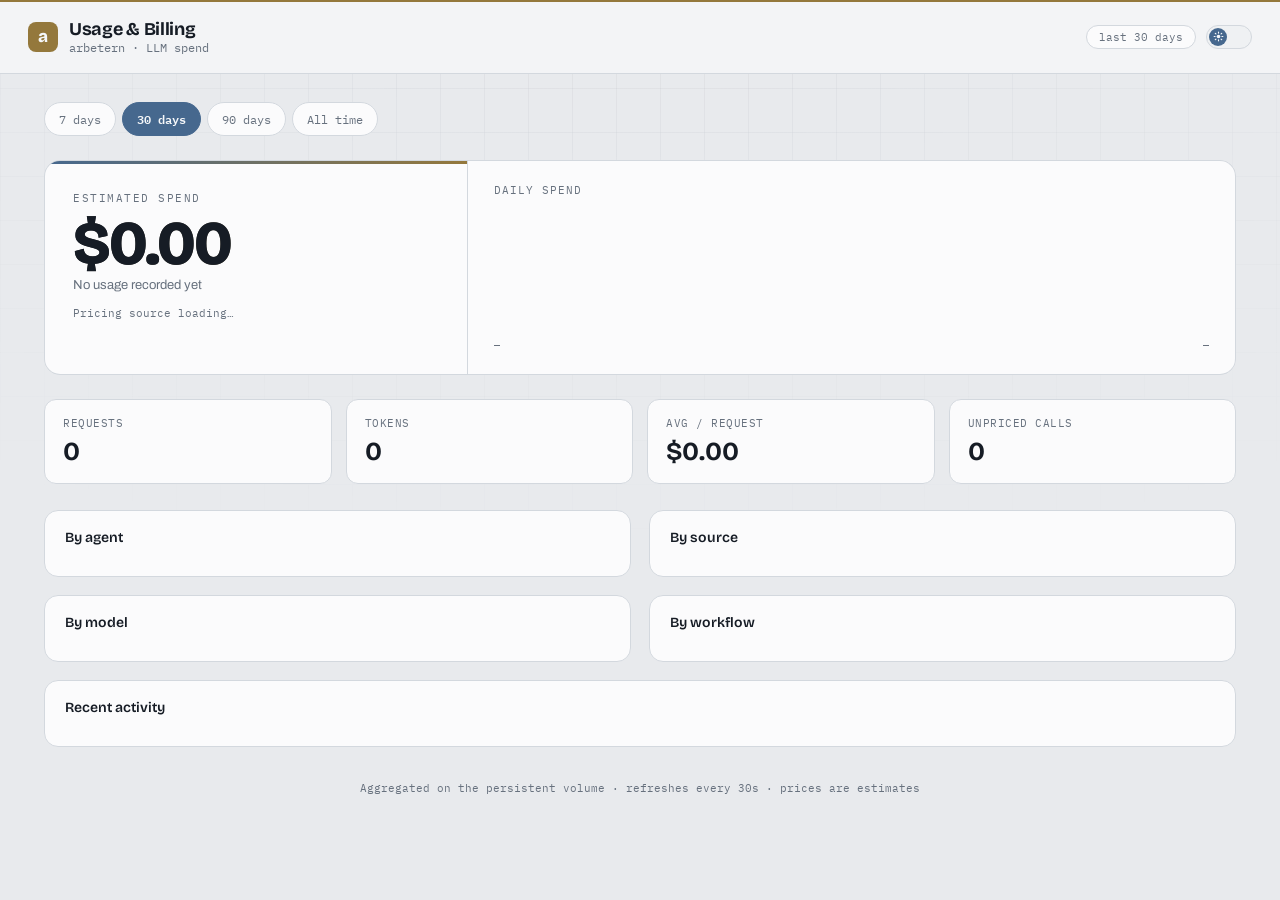
==== billing/view.html @ d4809d58 "feat(billing): add billing and usage page for arbetern to monitor costs Signed-off-by: Mike Joseph <" ====
<!DOCTYPE html>
<html lang="en">
<head>
  <meta charset="UTF-8" />
  <meta name="viewport" content="width=device-width, initial-scale=1.0" />
  <link rel="icon" type="image/svg+xml" href="/favicon.svg" />
  <title>arbetern — Usage & Billing</title>
  <link rel="preconnect" href="https://fonts.googleapis.com" />
  <link rel="preconnect" href="https://fonts.gstatic.com" crossorigin />
  <link href="https://fonts.googleapis.com/css2?family=Bricolage+Grotesque:opsz,wght@12..96,500;12..96,600;12..96,700;12..96,800&family=Archivo:wght@400;500;600;700&family=IBM+Plex+Mono:wght@400;500;600&display=swap" rel="stylesheet" />
  <script>(function(){try{var t=localStorage.getItem('arbetern-theme');if(!t&&window.matchMedia&&matchMedia('(prefers-color-scheme: light)').matches)t='light';document.documentElement.dataset.theme=t||'dark';}catch(e){document.documentElement.dataset.theme='dark';}})();</script>
  <style>
    /* ── arbetern "Night Shift" tokens — kept in sync with ui/index.html ── */
    :root{
      --bg:#0c0e13; --surface:#11141b; --card:#151923; --card-2:#1a1f2b; --card-hover:#1f2533;
      --border:#272e3c; --border-accent:#3a4456; --deep:#0a0c10;
      --text:#c3cbd8; --text-bright:#e9edf4; --text-muted:#7f8a9b;
      --accent:#7297bd; --accent-2:#8f87b8; --gold:#c0a368;
      --green:#83b08a; --red:#c47f7f; --amber:#c79a5e; --cyan:#76a8b8; --on-accent:#10131a;
      color-scheme:dark;
      --font-display:'Bricolage Grotesque','Archivo',sans-serif;
      --font-body:'Archivo',-apple-system,'Segoe UI',sans-serif;
      --font-mono:'IBM Plex Mono',ui-monospace,'SF Mono',monospace;
      --shadow-card:0 1px 2px rgba(0,0,0,.3);
    }
    html[data-theme="light"]{
      --bg:#e8eaed; --surface:#f3f4f6; --card:#fbfbfc; --card-2:#eff1f3; --card-hover:#e7eaee;
      --border:#d3d8de; --border-accent:#b4bcc7; --deep:#eceef1;
      --text:#3b4350; --text-bright:#161c25; --text-muted:#67717e;
      --accent:#46688e; --accent-2:#6a6293; --gold:#94783c;
      --green:#4d7a57; --red:#a35454; --amber:#96702f; --cyan:#3d7287; --on-accent:#f6f8fa;
      --shadow-card:0 1px 2px rgba(25,35,50,.1); color-scheme:light;
    }
    html[data-theme="light"] body::before{background-image:linear-gradient(rgba(50,62,80,.05) 1px,transparent 1px),linear-gradient(90deg,rgba(50,62,80,.05) 1px,transparent 1px)}
    *,*::before,*::after{box-sizing:border-box;margin:0;padding:0}
    body{font-family:var(--font-body);color:var(--text);min-height:100vh;background:var(--bg);-webkit-font-smoothing:antialiased}
    body::before{content:'';position:fixed;inset:0;pointer-events:none;z-index:0;background-image:linear-gradient(rgba(143,152,168,.04) 1px,transparent 1px),linear-gradient(90deg,rgba(143,152,168,.04) 1px,transparent 1px);background-size:44px 44px;-webkit-mask-image:radial-gradient(ellipse 90% 65% at 50% 0%,#000 0%,transparent 100%);mask-image:radial-gradient(ellipse 90% 65% at 50% 0%,#000 0%,transparent 100%)}
    header{display:flex;align-items:center;justify-content:space-between;padding:18px 28px;border-bottom:1px solid var(--border);background:var(--surface);position:sticky;top:0;z-index:10}
    header::before{content:'';position:absolute;inset:0 0 auto 0;height:2px;background:var(--gold)}
    .logo{display:flex;align-items:center;gap:11px}
    .logo a{width:30px;height:30px;border-radius:8px;background:var(--gold);color:var(--on-accent);display:flex;align-items:center;justify-content:center;font-family:var(--font-display);font-weight:800;font-size:17px;text-decoration:none}
    .logo h1{font-family:var(--font-display);font-size:18px;font-weight:700;letter-spacing:-.3px;color:var(--text-bright)}
    .logo .crumb{font-size:12px;color:var(--text-muted);font-family:var(--font-mono)}
    .head-right{display:flex;gap:10px;align-items:center}
    .badge{font-family:var(--font-mono);font-size:11px;padding:4px 12px;border-radius:20px;background:var(--card);border:1px solid var(--border);color:var(--text-muted)}
    .theme-toggle{position:relative;width:46px;height:24px;flex-shrink:0;border-radius:20px;background:var(--card-2);border:1px solid var(--border);cursor:pointer;padding:0}
    .theme-toggle:hover{border-color:var(--border-accent)}
    .theme-toggle-knob{position:absolute;top:2px;left:2px;width:18px;height:18px;border-radius:50%;background:var(--accent);color:var(--on-accent);display:flex;align-items:center;justify-content:center;transform:translateX(22px);transition:transform .3s cubic-bezier(.22,1,.36,1)}
    html[data-theme="light"] .theme-toggle-knob{transform:translateX(0)}
    .tt-sun{display:none}html[data-theme="light"] .tt-sun{display:block}html[data-theme="light"] .tt-moon{display:none}
    main{max-width:1240px;margin:0 auto;padding:28px 24px 60px;position:relative;z-index:1}
    .pills{display:flex;gap:6px;margin-bottom:24px;flex-wrap:wrap}
    .pill{font-family:var(--font-mono);font-size:12px;padding:6px 14px;border-radius:20px;background:var(--card);border:1px solid var(--border);color:var(--text-muted);cursor:pointer}
    .pill:hover{border-color:var(--border-accent);color:var(--text)}
    .pill.active{background:var(--accent);border-color:var(--accent);color:var(--on-accent);font-weight:600}
    /* Hero ledger meter — the signature element */
    .ledger{display:grid;grid-template-columns:minmax(280px,1.1fr) 2fr;gap:1px;background:var(--border);border:1px solid var(--border);border-radius:16px;overflow:hidden;margin-bottom:24px}
    .meter{background:var(--card);padding:30px 28px;position:relative}
    .meter::before{content:'';position:absolute;inset:0 0 auto 0;height:3px;background:linear-gradient(90deg,var(--accent),var(--gold))}
    .meter .eyebrow{font-family:var(--font-mono);font-size:11px;letter-spacing:1.5px;text-transform:uppercase;color:var(--text-muted)}
    .meter .total{font-family:var(--font-display);font-weight:800;font-size:62px;line-height:.95;letter-spacing:-2px;color:var(--text-bright);margin:10px 0 4px;background:linear-gradient(120deg,var(--text-bright),var(--gold));-webkit-background-clip:text;background-clip:text}
    .meter .sub{font-size:13px;color:var(--text-muted)}
    .meter .est{margin-top:14px;font-size:11px;color:var(--text-muted);font-family:var(--font-mono)}
    .spark{background:var(--card);padding:22px 26px;display:flex;flex-direction:column}
    .spark .lbl{font-family:var(--font-mono);font-size:11px;letter-spacing:1px;text-transform:uppercase;color:var(--text-muted);margin-bottom:14px}
    .bars{flex:1;display:flex;align-items:flex-end;gap:3px;min-height:120px}
    .bar{flex:1;background:linear-gradient(180deg,var(--accent),var(--accent-2));border-radius:3px 3px 0 0;min-height:2px;position:relative;transition:opacity .15s}
    .bar:hover{opacity:.75}
    .bar span{position:absolute;top:-26px;left:50%;transform:translateX(-50%);font-family:var(--font-mono);font-size:10px;color:var(--text-bright);background:var(--card-2);border:1px solid var(--border);padding:1px 5px;border-radius:4px;white-space:nowrap;opacity:0;pointer-events:none}
    .bar:hover span{opacity:1}
    .spark .axis{display:flex;justify-content:space-between;margin-top:8px;font-family:var(--font-mono);font-size:10px;color:var(--text-muted)}
    .stats{display:grid;grid-template-columns:repeat(4,1fr);gap:14px;margin-bottom:26px}
    .stat{background:var(--card);border:1px solid var(--border);border-radius:12px;padding:16px 18px}
    .stat .k{font-family:var(--font-mono);font-size:11px;text-transform:uppercase;letter-spacing:.5px;color:var(--text-muted)}
    .stat .v{font-family:var(--font-display);font-size:26px;font-weight:700;color:var(--text-bright);margin-top:6px}
    .grid2{display:grid;grid-template-columns:1fr 1fr;gap:18px}
    .panel{background:var(--card);border:1px solid var(--border);border-radius:14px;padding:18px 20px;margin-bottom:18px}
    .panel h2{font-family:var(--font-display);font-size:14px;font-weight:600;color:var(--text-bright);margin-bottom:12px;display:flex;align-items:center;gap:8px}
    .panel h2 small{font-family:var(--font-mono);font-weight:400;font-size:11px;color:var(--text-muted)}
    table{width:100%;border-collapse:collapse;font-size:13px}
    th,td{text-align:left;padding:7px 10px;border-bottom:1px solid var(--border)}
    th{font-size:10px;text-transform:uppercase;letter-spacing:.5px;color:var(--text-muted);font-weight:600}
    td{color:var(--text)}
    td.n,th.n{text-align:right;font-family:var(--font-mono)}
    td.cost{color:var(--gold);font-weight:600}
    tr:last-child td{border-bottom:none}
    tbody tr:hover{background:rgba(114,151,189,.05)}
    .tag{font-family:var(--font-mono);font-size:10px;padding:2px 7px;border-radius:5px;border:1px solid var(--border);color:var(--text-muted)}
    .tag.slack{color:var(--accent);border-color:rgba(114,151,189,.3)}
    .tag.workflow{color:var(--gold);border-color:rgba(192,163,104,.3)}
    .tag.chat{color:var(--cyan);border-color:rgba(118,168,184,.3)}
    .empty{color:var(--text-muted);font-style:italic;font-size:13px;padding:14px 0;text-align:center}
    .footer{margin-top:34px;color:var(--text-muted);font-size:11px;text-align:center;font-family:var(--font-mono)}
    a{color:var(--accent);text-decoration:none}a:hover{text-decoration:underline}
    @media(max-width:880px){.ledger,.grid2{grid-template-columns:1fr}.stats{grid-template-columns:1fr 1fr}}
    @media(prefers-reduced-motion:reduce){*{animation:none!important;transition:none!important}}
  </style>
</head>
<body>
  <header>
    <div class="logo">
      <a href="/" title="Back to agents">a</a>
      <div><h1>Usage &amp; Billing</h1><div class="crumb">arbetern · LLM spend</div></div>
    </div>
    <div class="head-right">
      <span class="badge" id="window-badge">last 30 days</span>
      <button class="theme-toggle" id="theme-toggle" type="button" role="switch" aria-label="Toggle color theme">
        <span class="theme-toggle-knob">
          <svg class="tt-sun" viewBox="0 0 24 24" width="11" height="11" fill="none" stroke="currentColor" stroke-width="2.5" stroke-linecap="round"><circle cx="12" cy="12" r="4" fill="currentColor" stroke="none"/><path d="M12 2.5v2M12 19.5v2M2.5 12h2M19.5 12h2M5 5l1.4 1.4M17.6 17.6 19 19M19 5l-1.4 1.4M6.4 17.6 5 19"/></svg>
          <svg class="tt-moon" viewBox="0 0 24 24" width="11" height="11" fill="currentColor"><path d="M21 12.79A9 9 0 1 1 11.21 3 7 7 0 0 0 21 12.79z"/></svg>
        </span>
      </button>
    </div>
  </header>

  <main>
    <div class="pills" id="pills">
      <button class="pill" data-days="7">7 days</button>
      <button class="pill active" data-days="30">30 days</button>
      <button class="pill" data-days="90">90 days</button>
      <button class="pill" data-days="0">All time</button>
    </div>

    <section class="ledger">
      <div class="meter">
        <div class="eyebrow">Estimated spend</div>
        <div class="total" id="total-cost">$0.00</div>
        <div class="sub" id="total-sub">No usage recorded yet</div>
        <div class="est" id="price-src">Pricing source loading…</div>
      </div>
      <div class="spark">
        <div class="lbl">Daily spend</div>
        <div class="bars" id="bars"></div>
        <div class="axis"><span id="axis-from">—</span><span id="axis-to">—</span></div>
      </div>
    </section>

    <section class="stats">
      <div class="stat"><div class="k">Requests</div><div class="v" id="s-req">0</div></div>
      <div class="stat"><div class="k">Tokens</div><div class="v" id="s-tok">0</div></div>
      <div class="stat"><div class="k">Avg / request</div><div class="v" id="s-avg">$0.00</div></div>
      <div class="stat"><div class="k">Unpriced calls</div><div class="v" id="s-unp">0</div></div>
    </section>

    <div class="grid2">
      <div class="panel"><h2>By agent</h2><div id="t-agent"></div></div>
      <div class="panel"><h2>By source</h2><div id="t-source"></div></div>
    </div>
    <div class="grid2">
      <div class="panel"><h2>By model</h2><div id="t-model"></div></div>
      <div class="panel"><h2>By workflow</h2><div id="t-wf"></div></div>
    </div>
    <div class="panel"><h2>Recent activity <small id="recent-meta"></small></h2><div id="t-recent"></div></div>

    <div class="footer">Aggregated on the persistent volume · refreshes every 30s · prices are estimates</div>
  </main>

  <script>
    const $=s=>document.querySelector(s);
    let days=30;
    document.getElementById('theme-toggle').addEventListener('click',()=>{const r=document.documentElement,n=r.dataset.theme==='light'?'dark':'light';r.dataset.theme=n;try{localStorage.setItem('arbetern-theme',n);}catch(e){}});
    const money=n=>'$'+(n||0).toLocaleString('en-US',{minimumFractionDigits:2,maximumFractionDigits:2});
    const money4=n=>n>=1?money(n):'$'+(n||0).toFixed(4);
    function tok(n){n=n||0;if(n>=1e6)return (n/1e6).toFixed(2)+'M';if(n>=1e3)return (n/1e3).toFixed(1)+'k';return ''+n;}
    const esc=s=>(s||'').replace(/[&<>"]/g,c=>({'&':'&amp;','<':'&lt;','>':'&gt;','"':'&quot;'}[c]));
    function rows(el,data,nameOf){
      if(!data||!data.length){el.innerHTML='<div class="empty">No usage in this window</div>';return;}
      let h='<table><thead><tr><th>Name</th><th class="n">Req</th><th class="n">Tokens</th><th class="n">Cost</th></tr></thead><tbody>';
      data.slice(0,12).forEach(r=>{h+=`<tr><td>${nameOf(r)}</td><td class="n">${r.counts.requests}</td><td class="n">${tok(r.counts.total_tokens)}</td><td class="n cost">${money4(r.counts.cost_usd)}</td></tr>`;});
      el.innerHTML=h+'</tbody></table>';
    }
    function recent(el,evs){
      if(!evs||!evs.length){el.innerHTML='<div class="empty">No turns recorded yet</div>';return;}
      let h='<table><thead><tr><th>Time</th><th>Agent</th><th>Source</th><th>Model</th><th class="n">Tokens</th><th class="n">Cost</th></tr></thead><tbody>';
      evs.slice(0,30).forEach(e=>{const t=new Date(e.at),wf=e.workflow_name?` · ${esc(e.workflow_name)}`:'';h+=`<tr><td>${t.toLocaleString()}</td><td>${esc(e.agent)}</td><td><span class="tag ${e.source}">${e.source}</span>${wf}</td><td>${esc(e.model)}</td><td class="n">${tok(e.total_tokens)}</td><td class="n cost">${money4(e.cost_usd)}</td></tr>`;});
      el.innerHTML=h+'</tbody></table>';
    }
    function bars(el,daily){
      if(!daily||!daily.length){el.innerHTML='<div class="empty">No daily data</div>';$('#axis-from').textContent='—';$('#axis-to').textContent='—';return;}
      const max=Math.max(...daily.map(d=>d.counts.cost_usd),0.0001);
      el.innerHTML=daily.map(d=>`<div class="bar" style="height:${Math.max(2,d.counts.cost_usd/max*100)}%"><span>${d.key}: ${money4(d.counts.cost_usd)}</span></div>`).join('');
      $('#axis-from').textContent=daily[0].key;$('#axis-to').textContent=daily[daily.length-1].key;
    }
    function ago(ts){const s=Math.max(0,(Date.now()-new Date(ts))/1000);if(s<90)return 'just now';if(s<3600)return Math.floor(s/60)+'m ago';if(s<86400)return Math.floor(s/3600)+'h ago';return Math.floor(s/86400)+'d ago';}
    function priceSrc(p){
      if(!p||(!p.url&&!p.last_sync&&!p.error))return 'Pricing: LLM_PRICE_OVERRIDES only · set PRICE_SOURCE_URL for a live feed';
      let host=p.url;try{host=new URL(p.url).host;}catch(e){}
      if(p.error)return `⚠ Pricing source unavailable (${esc(p.error)}) · ${p.models||0} rates loaded · overrides win`;
      return `Prices: ${esc(host)} · ${(p.models||0).toLocaleString()} models${p.last_sync?' · synced '+ago(p.last_sync):''} · LLM_PRICE_OVERRIDES win`;
    }
    async function load(){
      const r=await fetch('/api/billing/summary?days='+days);const d=await r.json();const t=d.totals||{};
      $('#total-cost').textContent=money(t.cost_usd);
      $('#total-sub').textContent=`${(t.requests||0).toLocaleString()} requests · ${tok(t.total_tokens)} tokens`;
      $('#s-req').textContent=(t.requests||0).toLocaleString();
      $('#s-tok').textContent=tok(t.total_tokens);
      $('#s-avg').textContent=money4(t.requests?t.cost_usd/t.requests:0);
      $('#s-unp').textContent=(t.unpriced||0).toLocaleString();
      bars($('#bars'),d.daily);
      rows($('#t-agent'),d.by_agent,r=>esc(r.key));
      rows($('#t-source'),d.by_source,r=>`<span class="tag ${r.key}">${esc(r.key)}</span>`);
      rows($('#t-model'),d.by_model,r=>esc(r.key));
      rows($('#t-wf'),d.by_workflow,r=>esc(r.name||r.key)+(r.agent?` <small style="color:var(--text-muted)">${esc(r.agent)}</small>`:''));
      recent($('#t-recent'),d.recent);
      $('#recent-meta').textContent=d.recent&&d.recent.length?`${d.recent.length} shown`:'';
      $('#price-src').innerHTML=priceSrc(d.pricing);
    }
    document.getElementById('pills').addEventListener('click',e=>{const b=e.target.closest('.pill');if(!b)return;document.querySelectorAll('.pill').forEach(p=>p.classList.remove('active'));b.classList.add('active');days=+b.dataset.days;$('#window-badge').textContent=days?`last ${days} days`:'all time';load();});
    load();setInterval(load,30000);
  </script>
</body>
</html>
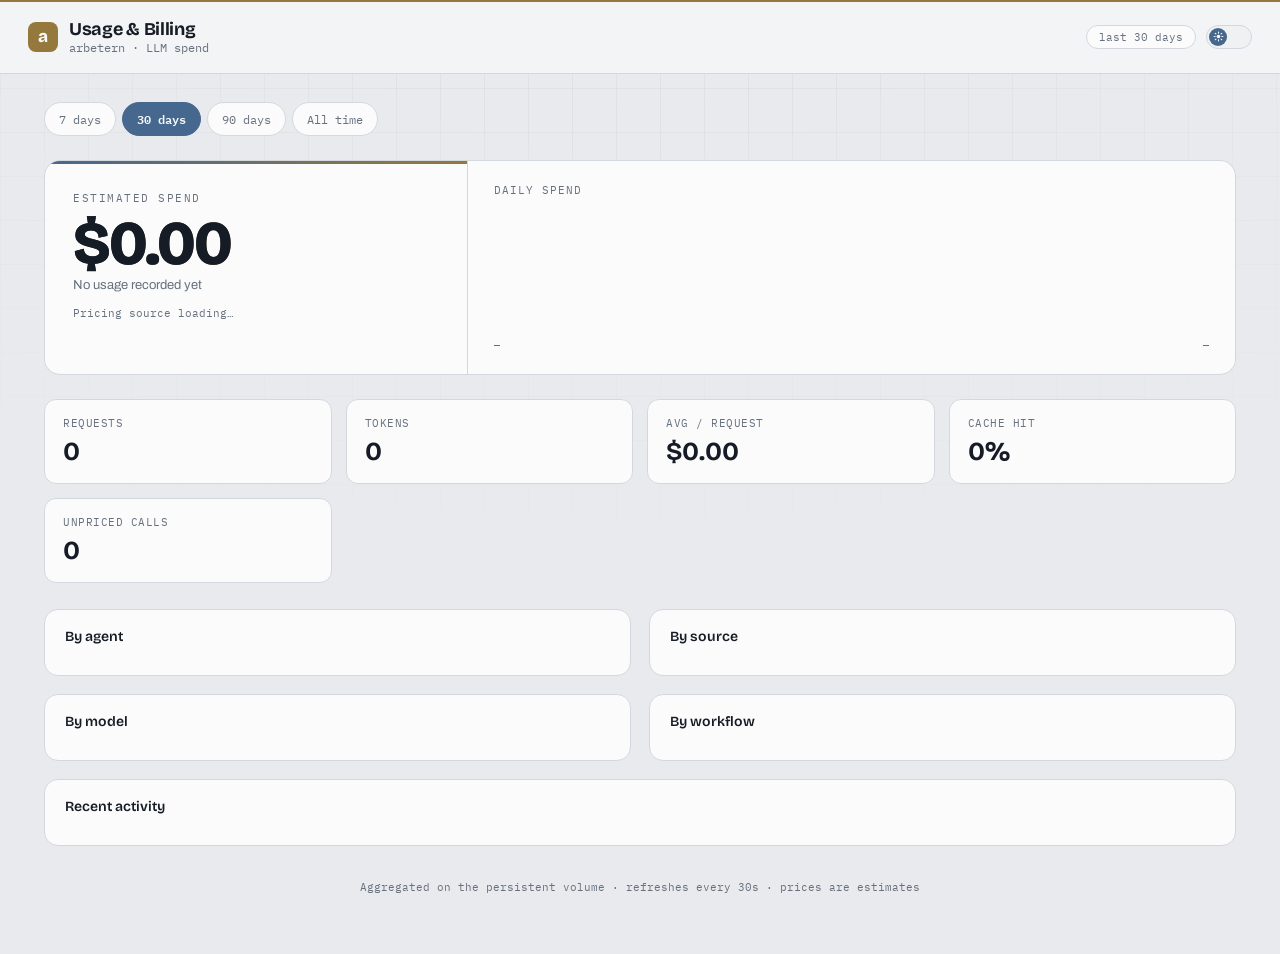
==== commit 5b67712b: "feat(cache): add anthropic prompt caching Signed-off-by: Mike Joseph <mike.joseph@seemplicity.io>" ====
--- a/billing/view.html
+++ b/billing/view.html
@@ -139,6 +139,7 @@
       <div class="stat"><div class="k">Requests</div><div class="v" id="s-req">0</div></div>
       <div class="stat"><div class="k">Tokens</div><div class="v" id="s-tok">0</div></div>
       <div class="stat"><div class="k">Avg / request</div><div class="v" id="s-avg">$0.00</div></div>
+      <div class="stat"><div class="k">Cache hit</div><div class="v" id="s-cache">0%</div></div>
       <div class="stat"><div class="k">Unpriced calls</div><div class="v" id="s-unp">0</div></div>
     </section>
 
@@ -195,6 +196,7 @@
       $('#s-req').textContent=(t.requests||0).toLocaleString();
       $('#s-tok').textContent=tok(t.total_tokens);
       $('#s-avg').textContent=money4(t.requests?t.cost_usd/t.requests:0);
+      const cin=(t.cached_prompt_tokens||0),pin=(t.prompt_tokens||0)+cin;$('#s-cache').textContent=(pin?Math.round(cin/pin*100):0)+'%';
       $('#s-unp').textContent=(t.unpriced||0).toLocaleString();
       bars($('#bars'),d.daily);
       rows($('#t-agent'),d.by_agent,r=>esc(r.key));
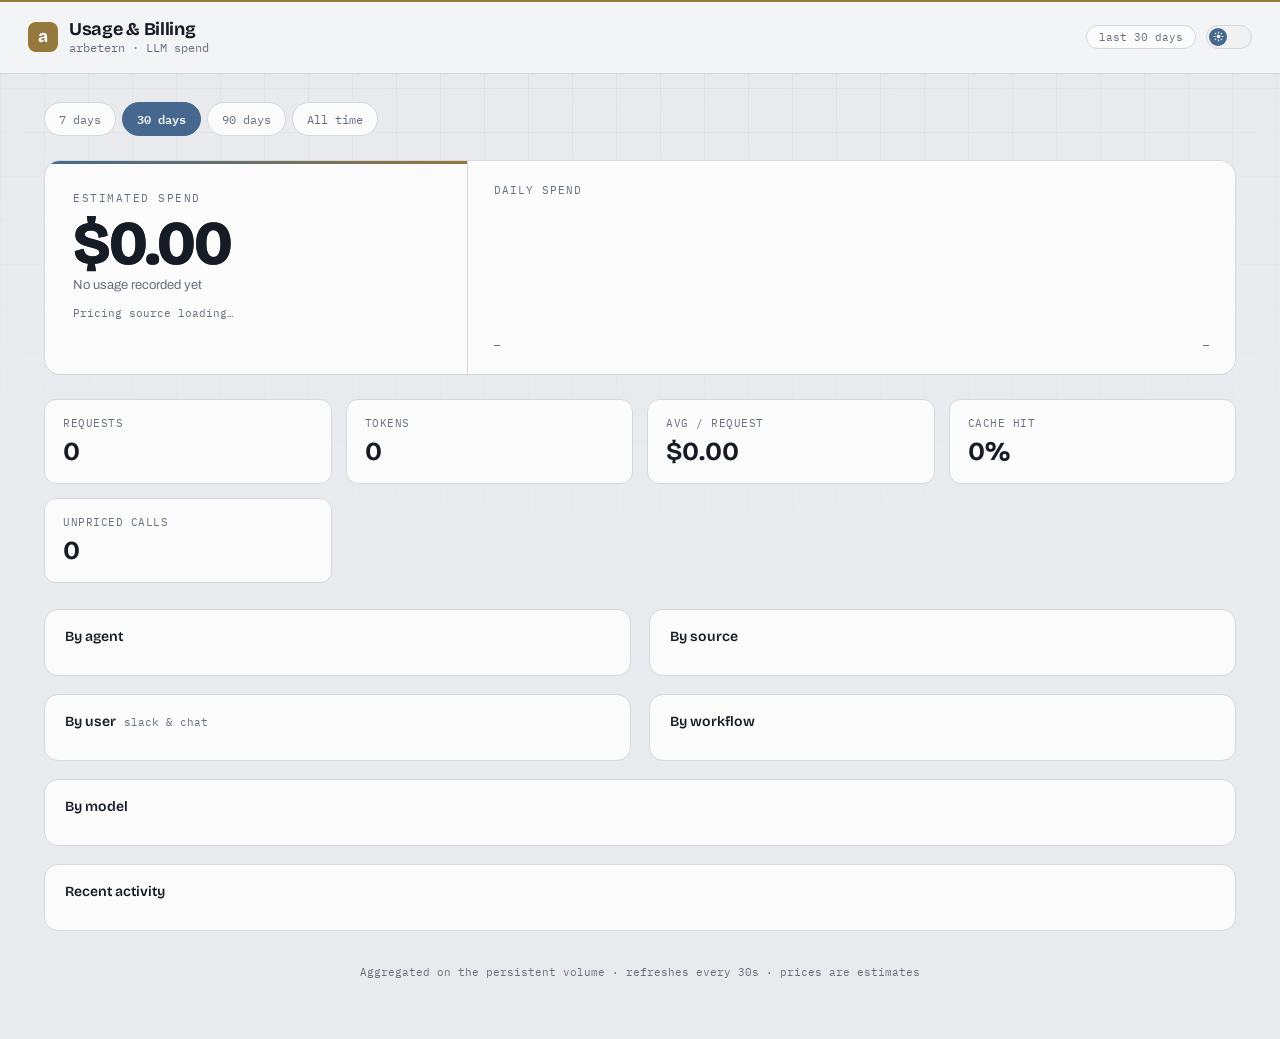
==== commit d1a3124a: "feat(billing): improve billing audit to have slack user id on reports Signed-off-by: Mike Joseph <mi" ====
--- a/billing/view.html
+++ b/billing/view.html
@@ -61,6 +61,8 @@
     .meter .total{font-family:var(--font-display);font-weight:800;font-size:62px;line-height:.95;letter-spacing:-2px;color:var(--text-bright);margin:10px 0 4px;background:linear-gradient(120deg,var(--text-bright),var(--gold));-webkit-background-clip:text;background-clip:text}
     .meter .sub{font-size:13px;color:var(--text-muted)}
     .meter .est{margin-top:14px;font-size:11px;color:var(--text-muted);font-family:var(--font-mono)}
+    .meter .est a{color:var(--gold);text-decoration:none;border-bottom:1px solid transparent}
+    .meter .est a:hover{border-bottom-color:var(--gold)}
     .spark{background:var(--card);padding:22px 26px;display:flex;flex-direction:column}
     .spark .lbl{font-family:var(--font-mono);font-size:11px;letter-spacing:1px;text-transform:uppercase;color:var(--text-muted);margin-bottom:14px}
     .bars{flex:1;display:flex;align-items:flex-end;gap:3px;min-height:120px}
@@ -148,9 +150,10 @@
       <div class="panel"><h2>By source</h2><div id="t-source"></div></div>
     </div>
     <div class="grid2">
-      <div class="panel"><h2>By model</h2><div id="t-model"></div></div>
+      <div class="panel"><h2>By user <small>slack &amp; chat</small></h2><div id="t-user"></div></div>
       <div class="panel"><h2>By workflow</h2><div id="t-wf"></div></div>
     </div>
+    <div class="panel"><h2>By model</h2><div id="t-model"></div></div>
     <div class="panel"><h2>Recent activity <small id="recent-meta"></small></h2><div id="t-recent"></div></div>
 
     <div class="footer">Aggregated on the persistent volume · refreshes every 30s · prices are estimates</div>
@@ -173,7 +176,7 @@
     function recent(el,evs){
       if(!evs||!evs.length){el.innerHTML='<div class="empty">No turns recorded yet</div>';return;}
       let h='<table><thead><tr><th>Time</th><th>Agent</th><th>Source</th><th>Model</th><th class="n">Tokens</th><th class="n">Cost</th></tr></thead><tbody>';
-      evs.slice(0,30).forEach(e=>{const t=new Date(e.at),wf=e.workflow_name?` · ${esc(e.workflow_name)}`:'';h+=`<tr><td>${t.toLocaleString()}</td><td>${esc(e.agent)}</td><td><span class="tag ${e.source}">${e.source}</span>${wf}</td><td>${esc(e.model)}</td><td class="n">${tok(e.total_tokens)}</td><td class="n cost">${money4(e.cost_usd)}</td></tr>`;});
+      evs.slice(0,30).forEach(e=>{const t=new Date(e.at),tag=e.workflow_name?` · ${esc(e.workflow_name)}`:(e.user_id?` · ${esc(e.user_id)}`:'');h+=`<tr><td>${t.toLocaleString()}</td><td>${esc(e.agent)}</td><td><span class="tag ${e.source}">${e.source}</span>${tag}</td><td>${esc(e.model)}</td><td class="n">${tok(e.total_tokens)}</td><td class="n cost">${money4(e.cost_usd)}</td></tr>`;});
       el.innerHTML=h+'</tbody></table>';
     }
     function bars(el,daily){
@@ -187,7 +190,8 @@
       if(!p||(!p.url&&!p.last_sync&&!p.error))return 'Pricing: LLM_PRICE_OVERRIDES only · set PRICE_SOURCE_URL for a live feed';
       let host=p.url;try{host=new URL(p.url).host;}catch(e){}
       if(p.error)return `⚠ Pricing source unavailable (${esc(p.error)}) · ${p.models||0} rates loaded · overrides win`;
-      return `Prices: ${esc(host)} · ${(p.models||0).toLocaleString()} models${p.last_sync?' · synced '+ago(p.last_sync):''} · LLM_PRICE_OVERRIDES win`;
+      const src=/^https?:\/\//i.test(p.url||'')?`<a href="${esc(p.url)}" target="_blank" rel="noopener noreferrer">${esc(host)}</a>`:esc(host);
+      return `Prices: ${src} · ${(p.models||0).toLocaleString()} models${p.last_sync?' · synced '+ago(p.last_sync):''} · LLM_PRICE_OVERRIDES win`;
     }
     async function load(){
       const r=await fetch('/api/billing/summary?days='+days);const d=await r.json();const t=d.totals||{};
@@ -201,6 +205,7 @@
       bars($('#bars'),d.daily);
       rows($('#t-agent'),d.by_agent,r=>esc(r.key));
       rows($('#t-source'),d.by_source,r=>`<span class="tag ${r.key}">${esc(r.key)}</span>`);
+      rows($('#t-user'),d.by_user,r=>esc(r.key));
       rows($('#t-model'),d.by_model,r=>esc(r.key));
       rows($('#t-wf'),d.by_workflow,r=>esc(r.name||r.key)+(r.agent?` <small style="color:var(--text-muted)">${esc(r.agent)}</small>`:''));
       recent($('#t-recent'),d.recent);
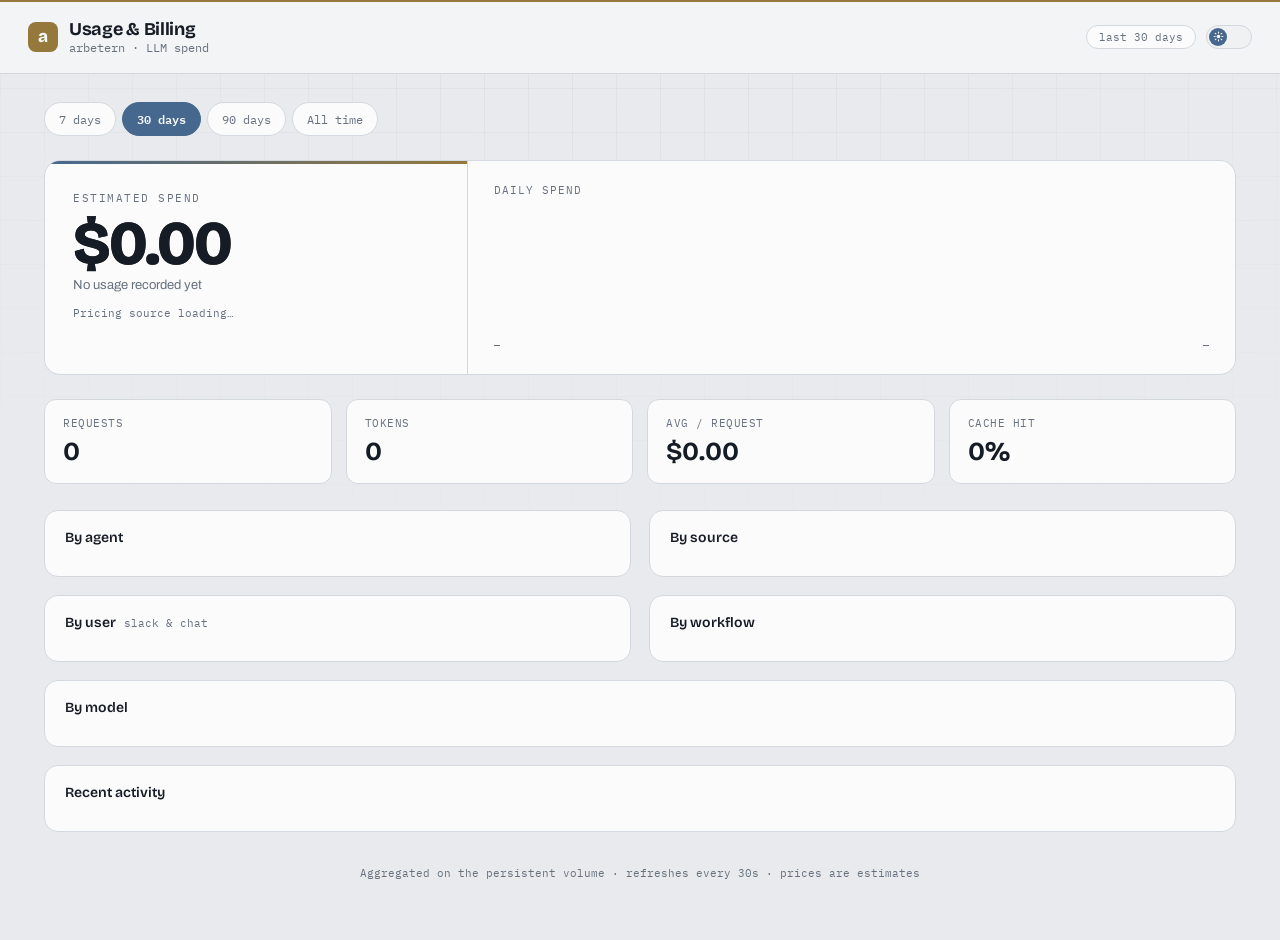
==== commit 02dc063a: "feat(workflows): add model input for override default Signed-off-by: Mike Joseph <mike.joseph@seempl" ====
--- a/billing/view.html
+++ b/billing/view.html
@@ -142,7 +142,6 @@
       <div class="stat"><div class="k">Tokens</div><div class="v" id="s-tok">0</div></div>
       <div class="stat"><div class="k">Avg / request</div><div class="v" id="s-avg">$0.00</div></div>
       <div class="stat"><div class="k">Cache hit</div><div class="v" id="s-cache">0%</div></div>
-      <div class="stat"><div class="k">Unpriced calls</div><div class="v" id="s-unp">0</div></div>
     </section>
 
     <div class="grid2">
@@ -201,7 +200,6 @@
       $('#s-tok').textContent=tok(t.total_tokens);
       $('#s-avg').textContent=money4(t.requests?t.cost_usd/t.requests:0);
       const cin=(t.cached_prompt_tokens||0),pin=(t.prompt_tokens||0)+cin;$('#s-cache').textContent=(pin?Math.round(cin/pin*100):0)+'%';
-      $('#s-unp').textContent=(t.unpriced||0).toLocaleString();
       bars($('#bars'),d.daily);
       rows($('#t-agent'),d.by_agent,r=>esc(r.key));
       rows($('#t-source'),d.by_source,r=>`<span class="tag ${r.key}">${esc(r.key)}</span>`);
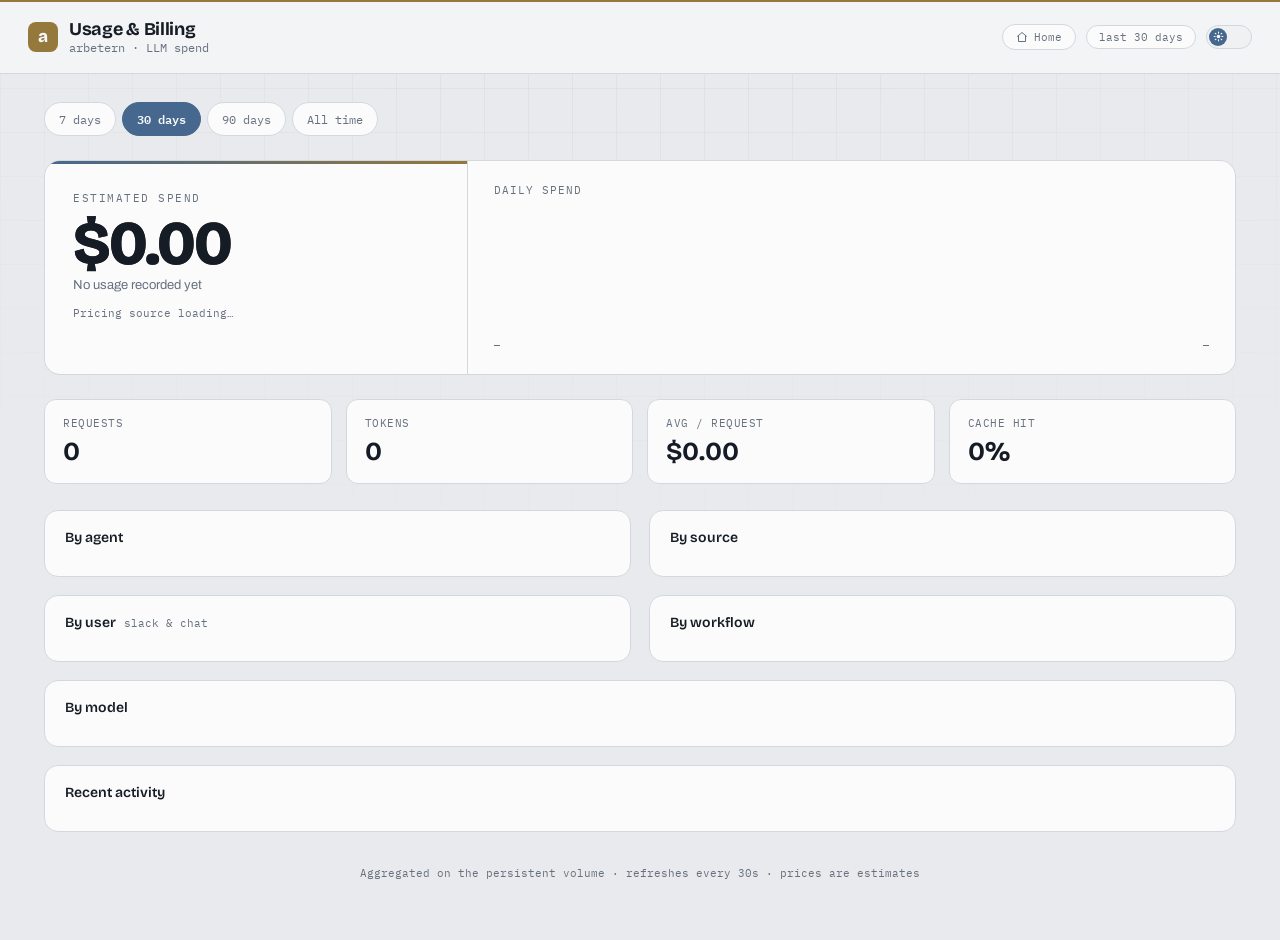
==== commit e4126269: "chore(billing): add redirect button to billing Signed-off-by: Mike Joseph <mike.joseph@seemplicity.i" ====
--- a/billing/view.html
+++ b/billing/view.html
@@ -43,6 +43,8 @@
     .logo .crumb{font-size:12px;color:var(--text-muted);font-family:var(--font-mono)}
     .head-right{display:flex;gap:10px;align-items:center}
     .badge{font-family:var(--font-mono);font-size:11px;padding:4px 12px;border-radius:20px;background:var(--card);border:1px solid var(--border);color:var(--text-muted)}
+    .home-btn{display:inline-flex;align-items:center;gap:6px;font-family:var(--font-mono);font-size:11px;padding:5px 13px;border-radius:20px;background:var(--card);border:1px solid var(--border);color:var(--text-muted);text-decoration:none;transition:border-color .15s,color .15s}
+    .home-btn:hover{border-color:var(--border-accent);color:var(--text-bright);text-decoration:none}
     .theme-toggle{position:relative;width:46px;height:24px;flex-shrink:0;border-radius:20px;background:var(--card-2);border:1px solid var(--border);cursor:pointer;padding:0}
     .theme-toggle:hover{border-color:var(--border-accent)}
     .theme-toggle-knob{position:absolute;top:2px;left:2px;width:18px;height:18px;border-radius:50%;background:var(--accent);color:var(--on-accent);display:flex;align-items:center;justify-content:center;transform:translateX(22px);transition:transform .3s cubic-bezier(.22,1,.36,1)}
@@ -105,6 +107,10 @@
       <div><h1>Usage &amp; Billing</h1><div class="crumb">arbetern · LLM spend</div></div>
     </div>
     <div class="head-right">
+      <a class="home-btn" href="/" title="Back to home">
+        <svg viewBox="0 0 24 24" width="12" height="12" fill="none" stroke="currentColor" stroke-width="2" stroke-linecap="round" stroke-linejoin="round"><path d="M3 10.5 12 3l9 7.5"/><path d="M5 9.5V21h14V9.5"/></svg>
+        Home
+      </a>
       <span class="badge" id="window-badge">last 30 days</span>
       <button class="theme-toggle" id="theme-toggle" type="button" role="switch" aria-label="Toggle color theme">
         <span class="theme-toggle-knob">
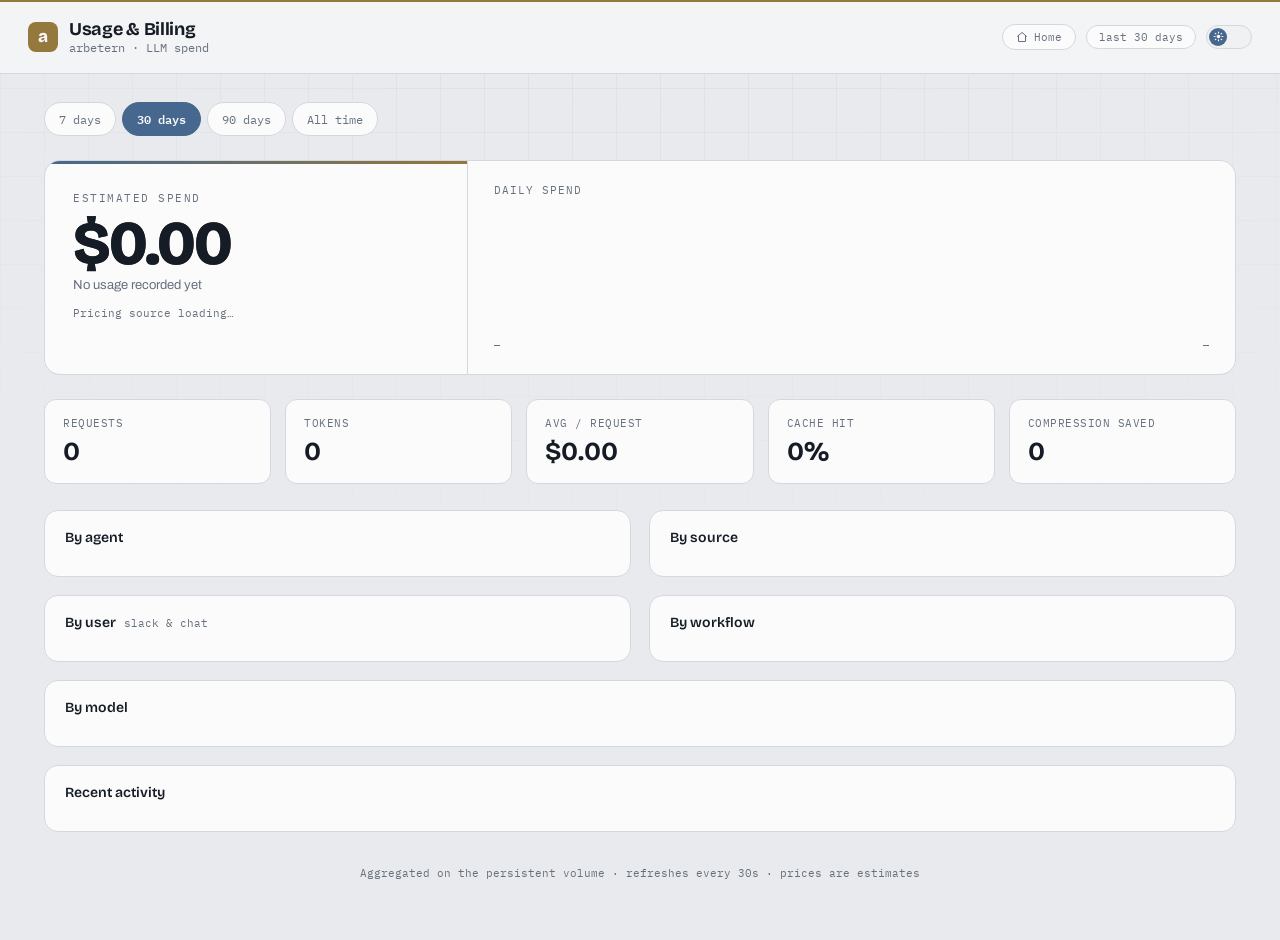
==== commit d18076cb: "feat(billing): add compression results and 429 error handling Signed-off-by: Mike Joseph <mike.josep" ====
--- a/billing/view.html
+++ b/billing/view.html
@@ -73,10 +73,11 @@
     .bar span{position:absolute;top:-26px;left:50%;transform:translateX(-50%);font-family:var(--font-mono);font-size:10px;color:var(--text-bright);background:var(--card-2);border:1px solid var(--border);padding:1px 5px;border-radius:4px;white-space:nowrap;opacity:0;pointer-events:none}
     .bar:hover span{opacity:1}
     .spark .axis{display:flex;justify-content:space-between;margin-top:8px;font-family:var(--font-mono);font-size:10px;color:var(--text-muted)}
-    .stats{display:grid;grid-template-columns:repeat(4,1fr);gap:14px;margin-bottom:26px}
+    .stats{display:grid;grid-template-columns:repeat(auto-fit,minmax(150px,1fr));gap:14px;margin-bottom:26px}
     .stat{background:var(--card);border:1px solid var(--border);border-radius:12px;padding:16px 18px}
     .stat .k{font-family:var(--font-mono);font-size:11px;text-transform:uppercase;letter-spacing:.5px;color:var(--text-muted)}
     .stat .v{font-family:var(--font-display);font-size:26px;font-weight:700;color:var(--text-bright);margin-top:6px}
+    .stat .v small{font-family:var(--font-mono);font-size:13px;font-weight:500;color:var(--green)}
     .grid2{display:grid;grid-template-columns:1fr 1fr;gap:18px}
     .panel{background:var(--card);border:1px solid var(--border);border-radius:14px;padding:18px 20px;margin-bottom:18px}
     .panel h2{font-family:var(--font-display);font-size:14px;font-weight:600;color:var(--text-bright);margin-bottom:12px;display:flex;align-items:center;gap:8px}
@@ -148,6 +149,7 @@
       <div class="stat"><div class="k">Tokens</div><div class="v" id="s-tok">0</div></div>
       <div class="stat"><div class="k">Avg / request</div><div class="v" id="s-avg">$0.00</div></div>
       <div class="stat"><div class="k">Cache hit</div><div class="v" id="s-cache">0%</div></div>
+      <div class="stat"><div class="k">Compression saved</div><div class="v" id="s-comp">0</div></div>
     </section>
 
     <div class="grid2">
@@ -180,8 +182,8 @@
     }
     function recent(el,evs){
       if(!evs||!evs.length){el.innerHTML='<div class="empty">No turns recorded yet</div>';return;}
-      let h='<table><thead><tr><th>Time</th><th>Agent</th><th>Source</th><th>Model</th><th class="n">Tokens</th><th class="n">Cost</th></tr></thead><tbody>';
-      evs.slice(0,30).forEach(e=>{const t=new Date(e.at),tag=e.workflow_name?` · ${esc(e.workflow_name)}`:(e.user_id?` · ${esc(e.user_id)}`:'');h+=`<tr><td>${t.toLocaleString()}</td><td>${esc(e.agent)}</td><td><span class="tag ${e.source}">${e.source}</span>${tag}</td><td>${esc(e.model)}</td><td class="n">${tok(e.total_tokens)}</td><td class="n cost">${money4(e.cost_usd)}</td></tr>`;});
+      let h='<table><thead><tr><th>Time</th><th>Agent</th><th>Source</th><th>Model</th><th class="n">Tokens</th><th class="n">Saved</th><th class="n">Cost</th></tr></thead><tbody>';
+      evs.slice(0,30).forEach(e=>{const t=new Date(e.at),tag=e.workflow_name?` · ${esc(e.workflow_name)}`:(e.user_id?` · ${esc(e.user_id)}`:'');const cs=e.compression_saved_tokens||0,ci=e.compression_input_tokens||0,cp=ci?Math.round(cs/ci*100):0,saved=cs?`${tok(cs)} <small style="color:var(--text-muted)">${cp}%</small>`:'—';h+=`<tr><td>${t.toLocaleString()}</td><td>${esc(e.agent)}</td><td><span class="tag ${e.source}">${e.source}</span>${tag}</td><td>${esc(e.model)}</td><td class="n">${tok(e.total_tokens)}</td><td class="n">${saved}</td><td class="n cost">${money4(e.cost_usd)}</td></tr>`;});
       el.innerHTML=h+'</tbody></table>';
     }
     function bars(el,daily){
@@ -206,6 +208,7 @@
       $('#s-tok').textContent=tok(t.total_tokens);
       $('#s-avg').textContent=money4(t.requests?t.cost_usd/t.requests:0);
       const cin=(t.cached_prompt_tokens||0),pin=(t.prompt_tokens||0)+cin;$('#s-cache').textContent=(pin?Math.round(cin/pin*100):0)+'%';
+      const csave=(t.compression_saved_tokens||0),cinp=(t.compression_input_tokens||0);$('#s-comp').innerHTML=csave?`${tok(csave)} <small>${cinp?Math.round(csave/cinp*100):0}%</small>`:'0';
       bars($('#bars'),d.daily);
       rows($('#t-agent'),d.by_agent,r=>esc(r.key));
       rows($('#t-source'),d.by_source,r=>`<span class="tag ${r.key}">${esc(r.key)}</span>`);
